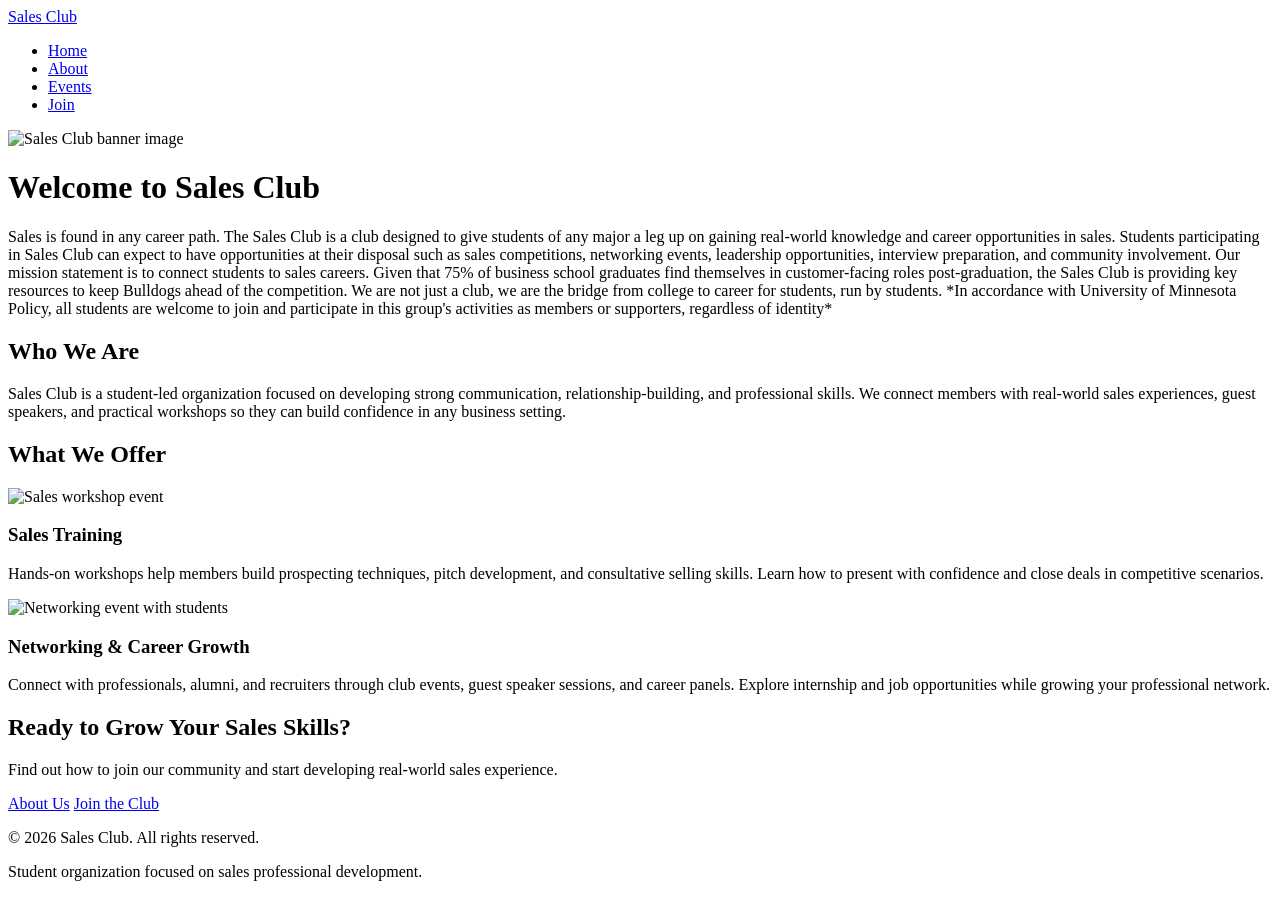
==== index.html @ f0fb4b43 "Add files via upload" ====
<!DOCTYPE html>
<!-- ==================================================================================
     SALES CLUB WEBSITE - HOME PAGE
     ==================================================================================
     
     FILE: index.html (HOME PAGE)
     DESCRIPTION: Welcome page for the Sales Club with club overview and calls to action.
     
     ================================================================================== -->

<html lang="en">
<!-- ==================================================================================
     HEAD SECTION
     ================================================================================== 
     The HEAD contains metadata about your page - info for browsers, not visible to users.
     ================================================================================== -->

<head>
    <!-- =============================================================================
         CHARACTER ENCODING & VIEWPORT
         Required for proper text display and mobile responsiveness
         ============================================================================= -->
    <meta charset="UTF-8">
    <meta name="viewport" content="width=device-width, initial-scale=1.0">

    <!-- =============================================================================
         SEO (Search Engine Optimization) META TAGS
         These help search engines understand your page
         ============================================================================= -->
    <meta name="description" content="Sales Club website for student leaders and future sales professionals.">
    <meta name="keywords" content="sales club, student organization, networking, sales training, business club">
    <meta name="author" content="University Sales Club">

    <title>Sales Club | Home</title>

    <!-- =============================================================================
         LINK TO CSS STYLESHEET
         External CSS keeps styling separate from HTML (best practice)
         ============================================================================= -->
    <link rel="stylesheet" href="css/style.css">
</head>

<!-- ==================================================================================
     BODY SECTION
     ================================================================================== 
     Everything visible on your webpage goes in the BODY
     ================================================================================== -->

<body>

    <!-- =============================================================================
         NAVIGATION BAR (6 pts worth of usability)
         =============================================================================
         The nav appears on EVERY page - must link to all 4 pages:
         - index.html (Home - this page)
         - about.html (About Me)
         - resume.html (Resume)
         - discover-umd.html (Discover UMD)
         
         The navigation has:
         - Desktop view: Horizontal menu
         - Mobile view: Hamburger menu (JavaScript in script.js handles this)
         ============================================================================= -->
    <nav class="navbar">
        <div class="container">
            <div class="logo">
                <a href="index.html">Sales Club</a>
            </div>
            <ul class="nav-menu">
                <li><a href="index.html" class="active">Home</a></li>
                <li><a href="about.html">About</a></li>
                <li><a href="resume.html">Events</a></li>
                <li><a href="discover-umd.html">Join</a></li>
            </ul>

            <!-- Hamburger Menu Icon (for mobile - handled by JavaScript) -->
            <div class="hamburger">
                <span></span>
                <span></span>
                <span></span>
            </div>
        </div>
    </nav>

    <!-- =============================================================================
         HERO SECTION WITH HEADSHOT
         =============================================================================
         REQUIRED (Part of 6 pts for Home Page):
         - Professional headshot/picture of yourself
         - Welcoming headline
         - Brief introduction
         
         FILE FORMAT NOTES:
         - Best formats: .jpg (photos), .png (if you want transparency)
         - Recommended size: 400x400px to 800x800px
         - Keep file size under 1MB (compress if needed)
         - Name your file clearly: "your-name-headshot.jpg"
         
         TO REPLACE THE PLACEHOLDER IMAGE:
         1. Take or select a professional photo of yourself
         2. Save it in the images/ folder  (e.g., "john-smith-headshot.jpg")
         3. Update the src below to match your filename
         4. Update the alt text with your actual name
         ============================================================================= -->
    <header class="hero">
        <div class="container">
            <div class="hero-content">
                <img src="images/UMDSalesClub_revised logo.jpg" alt="Sales Club banner image" class="headshot">
                <h1>Welcome to Sales Club</h1>
                <p class="intro">
                   Sales is found in any career path. The Sales Club is a club designed to give students of any major a leg up on gaining real-world knowledge and career opportunities in sales. Students participating in Sales Club can expect to have opportunities at their disposal 
                   such as sales competitions, networking events, leadership opportunities, interview preparation, and community involvement. Our mission statement is to connect students 
                   to sales careers. Given that 75% of business school graduates find themselves in customer-facing roles post-graduation, the Sales Club is providing key resources to keep Bulldogs ahead of the competition. We are not just a club, we are the bridge from college to career for students, run by students. 
                   *In accordance with University of Minnesota Policy, all students are welcome to join and participate in this group's activities as members or supporters, regardless of identity*
                </p>
            </div>
        </div>
    </header>

    <!-- =============================================================================
         INTRODUCTION SECTION
         =============================================================================
         More detailed introduction - expands on your hero section
         Tell visitors more about yourself, your goals, and what they'll find on your site
         ============================================================================= -->
    <section class="introduction">
        <div class="container">
            <h2>Who We Are</h2>
            <p>
                Sales Club is a student-led organization focused on developing strong communication, relationship-building, and professional skills.
                We connect members with real-world sales experiences, guest speakers, and practical workshops so they can build confidence in any business setting.
            </p>
        </div>
    </section>

    <!-- =============================================================================
         HOBBIES SECTION
         =============================================================================
         REQUIRED (Part of 6 pts for Home Page):
         - TWO hobby summaries with pictures
         - Each hobby needs: name, image, brief description
         
         Later, on your ABOUT page, you'll expand these with detailed stories
         Here, just give a preview/summary
         
         IMAGE REQUIREMENTS:
         - 2 hobbies = 2 images minimum
         - FILE FORMATS: .jpg (best for photos), .png (if transparency needed)
         - SIZE: Around 800x600px or larger (will be resized by CSS)
         - KEEP FILE SIZE: Under 500KB each (compress if needed)
         
         FILE NAMING: Be descriptive!
         - Good: "sarah-photography-hobby.jpg", "john-hiking-mountains.jpg"
         - Bad: "IMG_1234.jpg", "photo.jpg"
         
         TO REPLACE PLACEHOLDERS:
         1. Choose 2 of YOUR hobbies/interests
         2. Find or take photos representing each hobby
         3. Save them in images/ folder
         4. Update src attributes below
         5. Write YOUR hobby names and descriptions
         ============================================================================= -->
    <section class="hobbies">
        <div class="container">
            <h2>What We Offer</h2>
            <div class="hobby-grid">
                <div class="hobby-card">
                    <img src="images/IMG_1760.JPG" alt="Sales workshop event">
                    <h3>Sales Training</h3>
                    <p>
                        Hands-on workshops help members build prospecting techniques, pitch development, and consultative selling skills.
                        Learn how to present with confidence and close deals in competitive scenarios.
                    </p>
                </div>
                <div class="hobby-card">
                    <img src="images/IMG_1664.JPG" alt="Networking event with students">
                    <h3>Networking & Career Growth</h3>
                    <p>
                        Connect with professionals, alumni, and recruiters through club events, guest speaker sessions, and career panels.
                        Explore internship and job opportunities while growing your professional network.
                    </p>
                </div>
            </div>
        </div>
    </section>

    <!-- =============================================================================
         CALL TO ACTION (CTA) SECTION
         =============================================================================
         Encourage visitors to explore more of your site
         This creates a good user experience and improves navigation
         ============================================================================= -->
    <section class="cta">
        <div class="container">
            <h2>Ready to Grow Your Sales Skills?</h2>
            <p>Find out how to join our community and start developing real-world sales experience.</p>
            <div class="cta-buttons">
                <a href="about.html" class="btn btn-primary">About Us</a>
                <a href="discover-umd.html" class="btn btn-secondary">Join the Club</a>
            </div>
        </div>
    </section>

    <!-- =============================================================================
         FOOTER
         =============================================================================
         Appears on every page - contains copyright and attribution
         ============================================================================= -->
    <footer>
        <div class="container">
            <p>&copy; 2026 Sales Club. All rights reserved.</p>
            <p>Student organization focused on sales professional development.</p>
        </div>
    </footer>

    <!-- =============================================================================
         JAVASCRIPT
         =============================================================================
         Links to external JavaScript file for interactivity
         - Handles mobile menu toggle
         - Adds smooth scrolling
         - Creates fade-in animations
         ============================================================================= -->
    <script src="js/script.js"></script>
    <!-- The JavaScript is in an external file (js/script.js) - best practice! -->

</body>

</html>

<!-- ==================================================================================
     SUBMISSION CHECKLIST FOR index.html (Home Page)
     ==================================================================================
     
     Before submitting, verify YOU HAVE:
     ✓ Replaced [YOUR NAME] everywhere it appears
     ✓ Written a professional introduction paragraph
     ✓ Replaced headshot image with YOUR photo
     ✓ Added YOUR welcome video (YouTube, Vimeo, or self-hosted)
     ✓ Described YOUR two hobbies with images
     ✓ Replaced ALL placeholder images with YOUR images
     ✓ Updated all alt text for images
     ✓ Tested page in browser (looks good on desktop AND mobile)
     ✓ All links in navigation work
     ✓ Video plays correctly
     ✓ No "localhost" references (when you deploy)
     
     TESTING:
     1. Open index.html in your browser
     2. Click all navigation links (should work)
     3. Check that all images load
     4. Play the video
     5. Test on your phone (responsive design)
     
     GRADING: This page is worth 6 points out of 22 total for Required Pages
     
     ================================================================================== -->
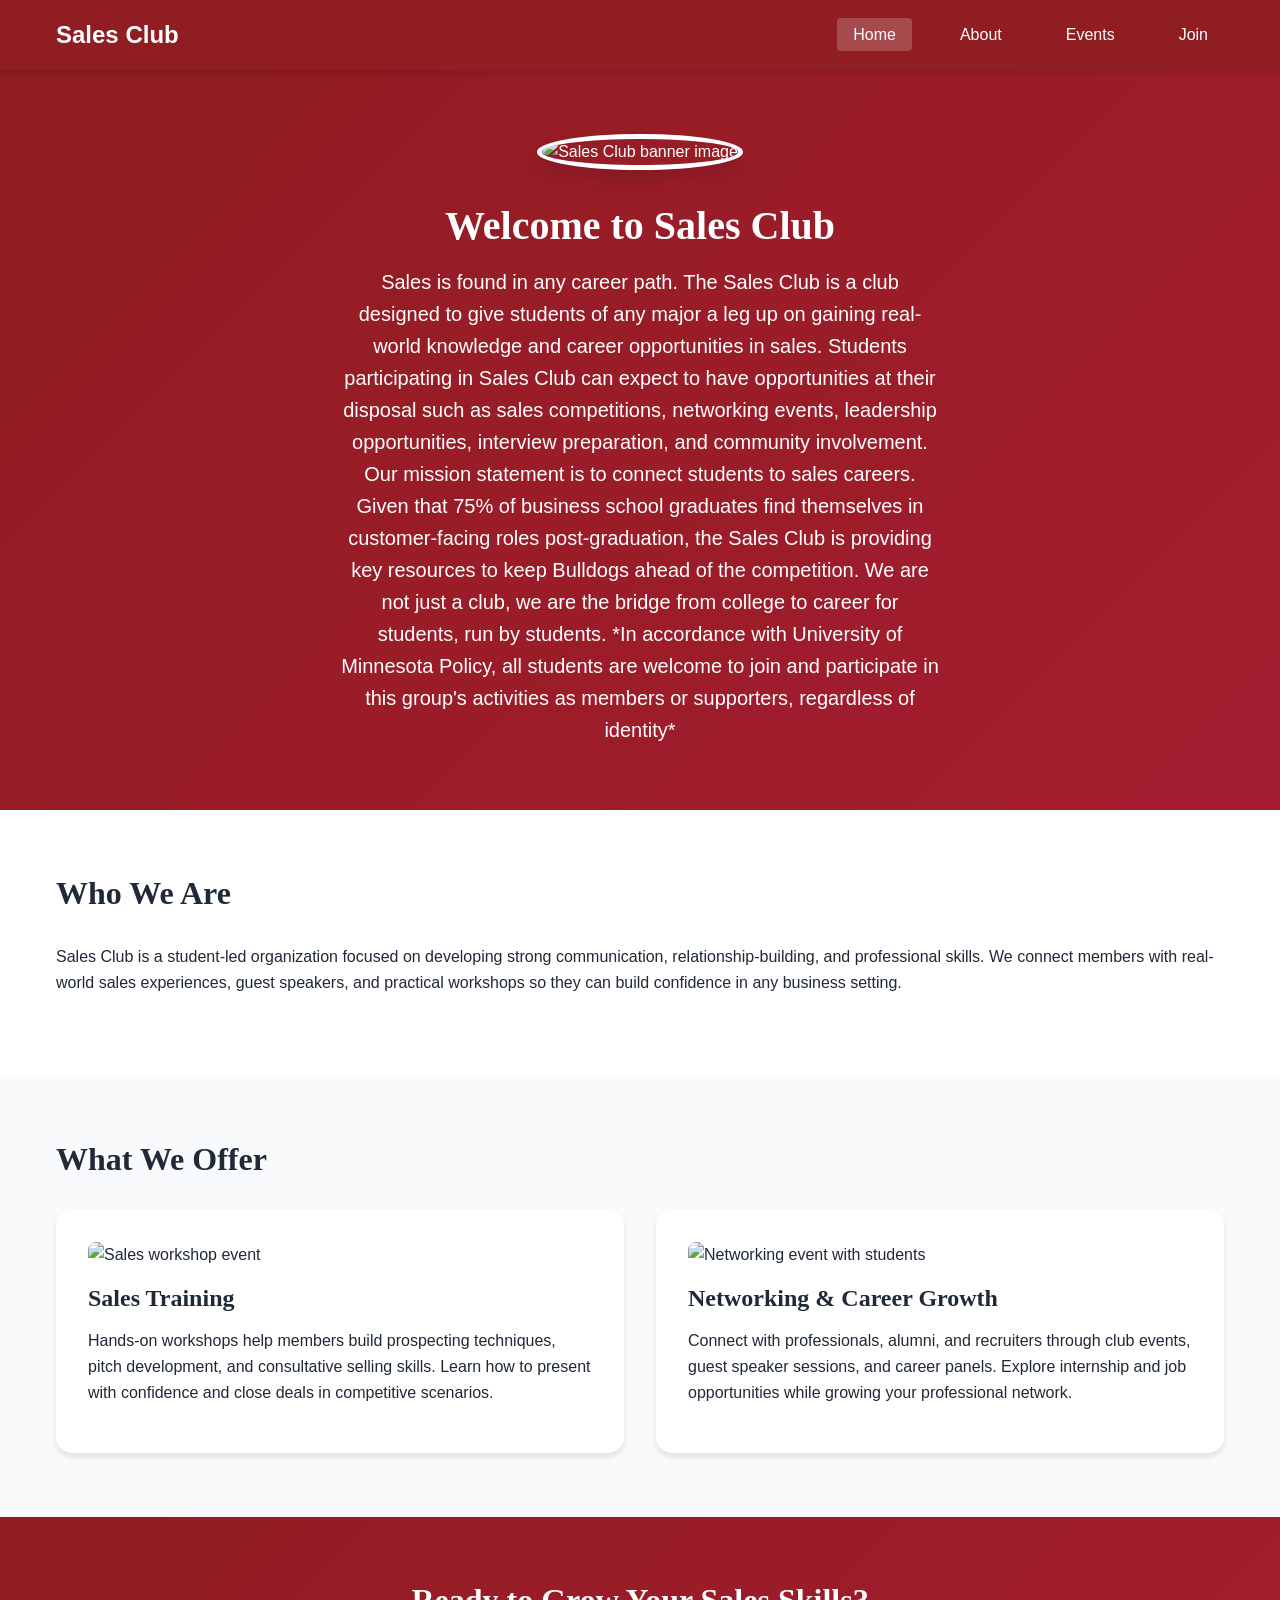
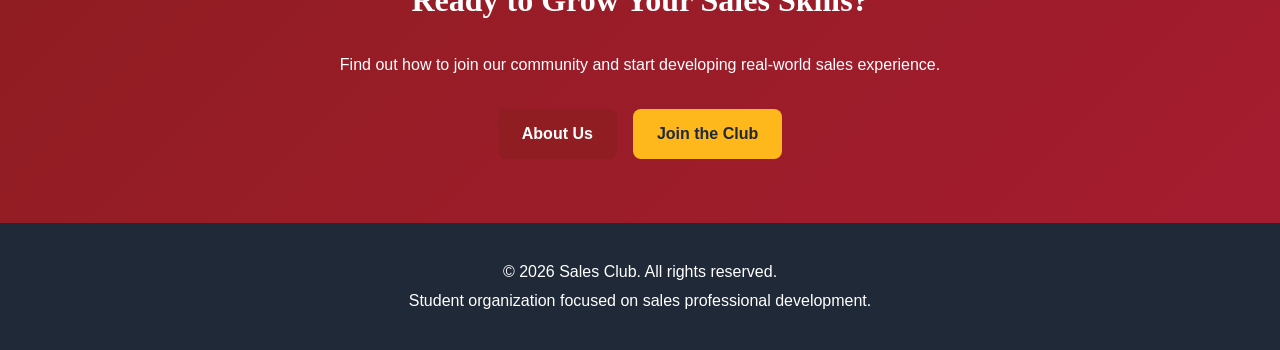
==== commit 2e241f42: "Update index.html" ====
--- a/index.html
+++ b/index.html
@@ -37,7 +37,7 @@
          LINK TO CSS STYLESHEET
          External CSS keeps styling separate from HTML (best practice)
          ============================================================================= -->
-    <link rel="stylesheet" href="css/style.css">
+    <link rel="stylesheet" href="style.css">
 </head>
 
 <!-- ==================================================================================
@@ -254,4 +254,4 @@
      
      GRADING: This page is worth 6 points out of 22 total for Required Pages
      
-     ================================================================================== -->+     ================================================================================== -->
--- a/style.css
+++ b/style.css
@@ -0,0 +1,700 @@
+/* ==================================================================================
+   MIS 2201 PHASE 1: PERSONAL WEBSITE STYLESHEET
+   ==================================================================================
+   
+   FILE: style.css
+   PURPOSE: Main stylesheet for your personal portfolio website
+   
+   WHAT THIS FILE DOES:
+   - Controls all visual styling (colors, fonts, layouts, spacing)
+   - Makes your website responsive (looks good on phones, tablets, desktops)
+   - Creates animations and interactive effects
+   - Ensures consistent design across all pages
+   
+   ================================================================================== 
+   
+   CSS BASICS FOR STUDENTS
+   ==================================================================================
+   
+   CSS (Cascading Style Sheets) controls how your HTML looks. It uses "selectors"
+   to target HTML elements and apply styles to them.
+   
+   ANATOMY OF A CSS RULE:
+   ```
+   selector {
+       property: value;
+       another-property: another-value;
+   }
+   ```
+   
+   EXAMPLE:
+   ```
+   h1 {
+       color: red;
+       font-size: 24px;
+   }
+   ```
+   This makes all <h1> headings red and 24 pixels tall.
+   
+   ================================================================================== 
+   
+   CUSTOMIZING THIS STYLESHEET
+   ==================================================================================
+   
+   YOU DON'T NEED TO MODIFY THIS FILE TO COMPLETE THE PROJECT!
+   
+   However, if you want to customize your website's appearance, here are the
+   easiest ways to do it:
+   
+   1. CHANGE COLORS (See CSS Variables section below)
+      - Scroll down to :root { } section
+      - Change the color values
+      - Example: Change --primary-color from #7a0019 to #ff0000 for red
+   
+   2. CHANGE FONTS
+      - Find the --font-primary and --font-heading variables
+      - Replace with different font families
+      - Example: --font-primary: 'Arial', sans-serif;
+   
+   3. ADJUST SPACING
+      - Modify the --spacing variables to make things closer or further apart
+   
+   4. CHANGE BORDER RADIUS
+      - Adjust --radius variables to make corners more or less rounded
+   
+   Make changes carefully and test in your browser after each change!
+   
+   ================================================================================== 
+   
+   CSS VARIABLES (Custom Properties)
+   ==================================================================================
+   
+   CSS Variables let you define values once and reuse them throughout the file.
+   This makes it easy to change colors, fonts, or spacing in one place.
+   
+   HOW TO USE:
+   - Define: --variable-name: value; (in :root)
+   - Use: var(--variable-name) anywhere in the file
+   
+   EXAMPLE:
+   ```
+   :root {
+       --my-color: blue;
+   }
+   
+   h1 {
+       color: var(--my-color);  (h1 will be blue)
+   }
+   ```
+   
+   TIP: Change the values below to customize your entire website's look!
+
+==================================================================================*/
+
+/* ===== CSS VARIABLES ===== */
+:root {
+    /* Colors - Customize these! */
+    --primary-color: #8F1D21;
+    /* UMD maroon */
+    --secondary-color: #FFB81C;
+    /* UMD gold */
+    --accent-color: #A51C30;
+    /* Deep red accent */
+    --text-primary: #1f2937;
+    /* Dark gray */
+    --text-secondary: #6b7280;
+    /* Medium gray */
+    --background: #ffffff;
+    /* White */
+    --background-light: #f9fafb;
+    /* Light gray */
+    --border-color: #e5e7eb;
+    /* Border gray */
+
+    /* Fonts */
+    --font-primary: 'Segoe UI', Tahoma, Geneva, Verdana, sans-serif;
+    --font-heading: 'Georgia', serif;
+
+    /* Spacing */
+    --spacing-xs: 0.5rem;
+    --spacing-sm: 1rem;
+    --spacing-md: 2rem;
+    --spacing-lg: 3rem;
+    --spacing-xl: 4rem;
+
+    /* Border Radius */
+    --radius-sm: 0.25rem;
+    --radius-md: 0.5rem;
+    --radius-lg: 1rem;
+
+    /* Shadows */
+    --shadow-sm: 0 1px 2px rgba(0, 0, 0, 0.05);
+    --shadow-md: 0 4px 6px rgba(0, 0, 0, 0.1);
+    --shadow-lg: 0 10px 15px rgba(0, 0, 0, 0.1);
+}
+
+/* ===== RESET & BASE STYLES ===== */
+* {
+    margin: 0;
+    padding: 0;
+    box-sizing: border-box;
+}
+
+html {
+    scroll-behavior: smooth;
+}
+
+body {
+    font-family: var(--font-primary);
+    color: var(--text-primary);
+    line-height: 1.6;
+    background-color: var(--background);
+}
+
+.container {
+    max-width: 1200px;
+    margin: 0 auto;
+    padding: 0 var(--spacing-sm);
+}
+
+/* ===== TYPOGRAPHY ===== */
+h1,
+h2,
+h3,
+h4,
+h5,
+h6 {
+    font-family: var(--font-heading);
+    line-height: 1.2;
+    margin-bottom: var(--spacing-sm);
+    color: var(--text-primary);
+}
+
+h1 {
+    font-size: 2.5rem;
+}
+
+h2 {
+    font-size: 2rem;
+    margin-bottom: var(--spacing-md);
+}
+
+h3 {
+    font-size: 1.5rem;
+}
+
+p {
+    margin-bottom: var(--spacing-sm);
+}
+
+a {
+    color: var(--accent-color);
+    text-decoration: none;
+    transition: color 0.3s ease;
+}
+
+a:hover {
+    color: var(--primary-color);
+    text-decoration: underline;
+}
+
+/* ===== NAVIGATION ===== */
+.navbar {
+    background-color: var(--primary-color);
+    color: white;
+    padding: var(--spacing-sm) 0;
+    box-shadow: var(--shadow-md);
+    position: sticky;
+    top: 0;
+    z-index: 1000;
+}
+
+.navbar .container {
+    display: flex;
+    justify-content: space-between;
+    align-items: center;
+}
+
+.logo a {
+    color: white;
+    font-size: 1.5rem;
+    font-weight: bold;
+    text-decoration: none;
+}
+
+.nav-menu {
+    display: flex;
+    list-style: none;
+    gap: var(--spacing-md);
+}
+
+.nav-menu a {
+    color: white;
+    padding: 0.5rem 1rem;
+    border-radius: var(--radius-sm);
+    transition: background-color 0.3s ease;
+}
+
+.nav-menu a:hover,
+.nav-menu a.active {
+    background-color: rgba(255, 255, 255, 0.2);
+    text-decoration: none;
+}
+
+/* Hamburger Menu (Mobile) */
+.hamburger {
+    display: none;
+    flex-direction: column;
+    cursor: pointer;
+    gap: 4px;
+}
+
+.hamburger span {
+    width: 25px;
+    height: 3px;
+    background-color: white;
+    transition: 0.3s;
+}
+
+/* ===== HERO SECTION ===== */
+.hero {
+    background: linear-gradient(135deg, var(--primary-color) 0%, var(--accent-color) 100%);
+    color: white;
+    padding: var(--spacing-xl) 0;
+    text-align: center;
+}
+
+.hero-content {
+    max-width: 800px;
+    margin: 0 auto;
+}
+
+.headshot {
+    width: 200px;
+    height: 200px;
+    border-radius: 50%;
+    object-fit: cover;
+    border: 5px solid white;
+    box-shadow: var(--shadow-lg);
+    margin-bottom: var(--spacing-md);
+}
+
+.hero h1 {
+    color: white;
+    margin-bottom: var(--spacing-sm);
+}
+
+.intro {
+    font-size: 1.25rem;
+    max-width: 600px;
+    margin: 0 auto;
+}
+
+/* ===== SECTIONS ===== */
+section {
+    padding: var(--spacing-xl) 0;
+}
+
+section:nth-child(even) {
+    background-color: var(--background-light);
+}
+
+.page-header {
+    background-color: var(--primary-color);
+    color: white;
+    padding: var(--spacing-lg) 0;
+    text-align: center;
+}
+
+.page-header h1 {
+    color: white;
+}
+
+.page-header p {
+    font-size: 1.25rem;
+    opacity: 0.9;
+}
+
+/* ===== BUTTONS ===== */
+.btn {
+    display: inline-block;
+    padding: 0.75rem 1.5rem;
+    border-radius: var(--radius-md);
+    font-weight: bold;
+    text-decoration: none;
+    transition: all 0.3s ease;
+    cursor: pointer;
+    border: none;
+}
+
+.btn-primary {
+    background-color: var(--primary-color);
+    color: white;
+}
+
+.btn-primary:hover {
+    background-color: #8F1D21;
+    text-decoration: none;
+    transform: translateY(-2px);
+    box-shadow: var(--shadow-lg);
+}
+
+.btn-secondary {
+    background-color: var(--secondary-color);
+    color: var(--text-primary);
+}
+
+.btn-secondary:hover {
+    background-color: #D99B12;
+    text-decoration: none;
+    transform: translateY(-2px);
+}
+
+.btn-download {
+    background-color: var(--accent-color);
+    color: white;
+    margin-top: var(--spacing-sm);
+}
+
+.btn-download:hover {
+    background-color: #8F1D21;
+    text-decoration: none;
+}
+
+/* ===== GRIDS ===== */
+.hobby-grid,
+.highlights-grid,
+.reasons-grid,
+.facts-grid,
+.skills-grid,
+.companies-grid,
+.leader-grid,
+.partner-grid,
+.gallery-grid {
+    display: grid;
+    grid-template-columns: repeat(auto-fit, minmax(250px, 1fr));
+    gap: var(--spacing-md);
+    margin-top: var(--spacing-md);
+}
+
+/* ===== CARDS ===== */
+.hobby-card,
+.reason-card,
+.highlight-item,
+.highlight-card,
+.company-card {
+    background: white;
+    padding: var(--spacing-md);
+    border-radius: var(--radius-lg);
+    box-shadow: var(--shadow-md);
+    transition: transform 0.3s ease, box-shadow 0.3s ease;
+}
+
+.hobby-card:hover,
+.reason-card:hover,
+.highlight-item:hover,
+.highlight-card:hover {
+    transform: translateY(-5px);
+    box-shadow: var(--shadow-lg);
+}
+
+.hobby-card img {
+    width: 100%;
+    height: 200px;
+    object-fit: cover;
+    border-radius: var(--radius-md);
+    margin-bottom: var(--spacing-sm);
+}
+
+.highlight-item img,
+.highlight-card img {
+    width: 100%;
+    height: auto;
+    border-radius: var(--radius-md);
+    margin-bottom: var(--spacing-sm);
+}
+
+.reason-card .icon {
+    font-size: 3rem;
+    margin-bottom: var(--spacing-sm);
+}
+
+/* ===== VIDEO CONTAINERS ===== */
+.video-container {
+    position: relative;
+    padding-bottom: 56.25%;
+    /* 16:9 Aspect Ratio */
+    height: 0;
+    overflow: hidden;
+    max-width: 800px;
+    margin: var(--spacing-md) auto;
+    border-radius: var(--radius-lg);
+    box-shadow: var(--shadow-lg);
+}
+
+.video-container iframe,
+.video-container video {
+    position: absolute;
+    top: 0;
+    left: 0;
+    width: 100%;
+    height: 100%;
+}
+
+/* ===== RESUME SPECIFIC ===== */
+.resume-section {
+    margin-bottom: var(--spacing-lg);
+}
+
+.resume-item {
+    margin-bottom: var(--spacing-md);
+    padding-bottom: var(--spacing-md);
+    border-bottom: 1px solid var(--border-color);
+}
+
+.resume-item:last-child {
+    border-bottom: none;
+}
+
+.item-header {
+    display: flex;
+    justify-content: space-between;
+    align-items: baseline;
+    margin-bottom: var(--spacing-xs);
+}
+
+.item-header h3 {
+    margin-bottom: 0;
+}
+
+.date {
+    color: var(--text-secondary);
+    font-style: italic;
+}
+
+.institution {
+    color: var(--text-secondary);
+    margin-bottom: var(--spacing-sm);
+}
+
+.resume-item ul {
+    margin-left: var(--spacing-md);
+}
+
+.resume-item li {
+    margin-bottom: var(--spacing-xs);
+}
+
+.skill-category {
+    background: var(--background-light);
+    padding: var(--spacing-md);
+    border-radius: var(--radius-md);
+}
+
+/* ===== COMPANIES (About Page) ===== */
+.company-card {
+    margin-bottom: var(--spacing-md);
+}
+
+.company-header {
+    display: flex;
+    align-items: center;
+    gap: var(--spacing-sm);
+    margin-bottom: var(--spacing-md);
+}
+
+.company-logo {
+    width: 80px;
+    height: 80px;
+    object-fit: contain;
+}
+
+.company-details h4 {
+    margin-top: var(--spacing-md);
+    color: var(--primary-color);
+}
+
+.company-details ul {
+    margin-left: var(--spacing-md);
+}
+
+/* ===== HOBBY DETAILS (About Page) ===== */
+.hobby-detail {
+    margin-bottom: var(--spacing-lg);
+    padding-bottom: var(--spacing-lg);
+    border-bottom: 2px solid var(--border-color);
+}
+
+.hobby-detail:last-child {
+    border-bottom: none;
+}
+
+.hobby-images {
+    display: grid;
+    grid-template-columns: repeat(auto-fit, minmax(250px, 1fr));
+    gap: var(--spacing-sm);
+    margin: var(--spacing-md) 0;
+}
+
+.hobby-images img {
+    width: 100%;
+    height: 250px;
+    object-fit: cover;
+    border-radius: var(--radius-md);
+}
+
+/* ===== UMD FACTS ===== */
+.facts-grid {
+    text-align: center;
+}
+
+.fact {
+    padding: var(--spacing-md);
+}
+
+.fact-number {
+    font-size: 2.5rem;
+    font-weight: bold;
+    color: var(--primary-color);
+}
+
+.fact-label {
+    color: var(--text-secondary);
+    font-size: 0.9rem;
+}
+
+/* ===== CTA SECTION ===== */
+.cta {
+    text-align: center;
+    padding: var(--spacing-xl) 0;
+    background: linear-gradient(135deg, var(--primary-color) 0%, var(--accent-color) 100%);
+    color: white;
+}
+
+.cta h2,
+.cta p {
+    color: white;
+}
+
+.cta-buttons {
+    display: flex;
+    gap: var(--spacing-sm);
+    justify-content: center;
+    margin-top: var(--spacing-md);
+}
+
+/* ===== FOOTER ===== */
+footer {
+    background-color: var(--text-primary);
+    color: white;
+    text-align: center;
+    padding: var(--spacing-md) 0;
+}
+
+footer p {
+    margin: 0.25rem 0;
+}
+
+/* ===== RESPONSIVE DESIGN ===== */
+@media (max-width: 768px) {
+
+    /* Mobile navigation */
+    .nav-menu {
+        position: fixed;
+        left: -100%;
+        top: 60px;
+        flex-direction: column;
+        background-color: var(--primary-color);
+        width: 100%;
+        text-align: center;
+        transition: 0.3s;
+        box-shadow: var(--shadow-lg);
+        padding: var(--spacing-md) 0;
+    }
+
+    .nav-menu.active {
+        left: 0;
+    }
+
+    .hamburger {
+        display: flex;
+    }
+
+    /* Typography adjustments */
+    h1 {
+        font-size: 2rem;
+    }
+
+    h2 {
+        font-size: 1.75rem;
+    }
+
+    /* Grid adjustments */
+    .hobby-grid,
+    .highlights-grid,
+    .reasons-grid {
+        grid-template-columns: 1fr;
+    }
+
+    /* Header adjustments */
+    .item-header {
+        flex-direction: column;
+        align-items: flex-start;
+    }
+
+    /* CTA buttons */
+    .cta-buttons {
+        flex-direction: column;
+        align-items: center;
+    }
+
+    .btn {
+        width: 80%;
+    }
+}
+
+/* ===== UTILITY CLASSES ===== */
+.text-center {
+    text-align: center;
+}
+
+.mt-1 {
+    margin-top: var(--spacing-sm);
+}
+
+.mt-2 {
+    margin-top: var(--spacing-md);
+}
+
+.mt-3 {
+    margin-top: var(--spacing-lg);
+}
+
+.mb-1 {
+    margin-bottom: var(--spacing-sm);
+}
+
+.mb-2 {
+    margin-bottom: var(--spacing-md);
+}
+
+.mb-3 {
+    margin-bottom: var(--spacing-lg);
+}
+
+/* ===== ANIMATIONS ===== */
+@keyframes fadeIn {
+    from {
+        opacity: 0;
+        transform: translateY(20px);
+    }
+
+    to {
+        opacity: 1;
+        transform: translateY(0);
+    }
+}
+
+.fade-in {
+    animation: fadeIn 0.6s ease-out;
+}
